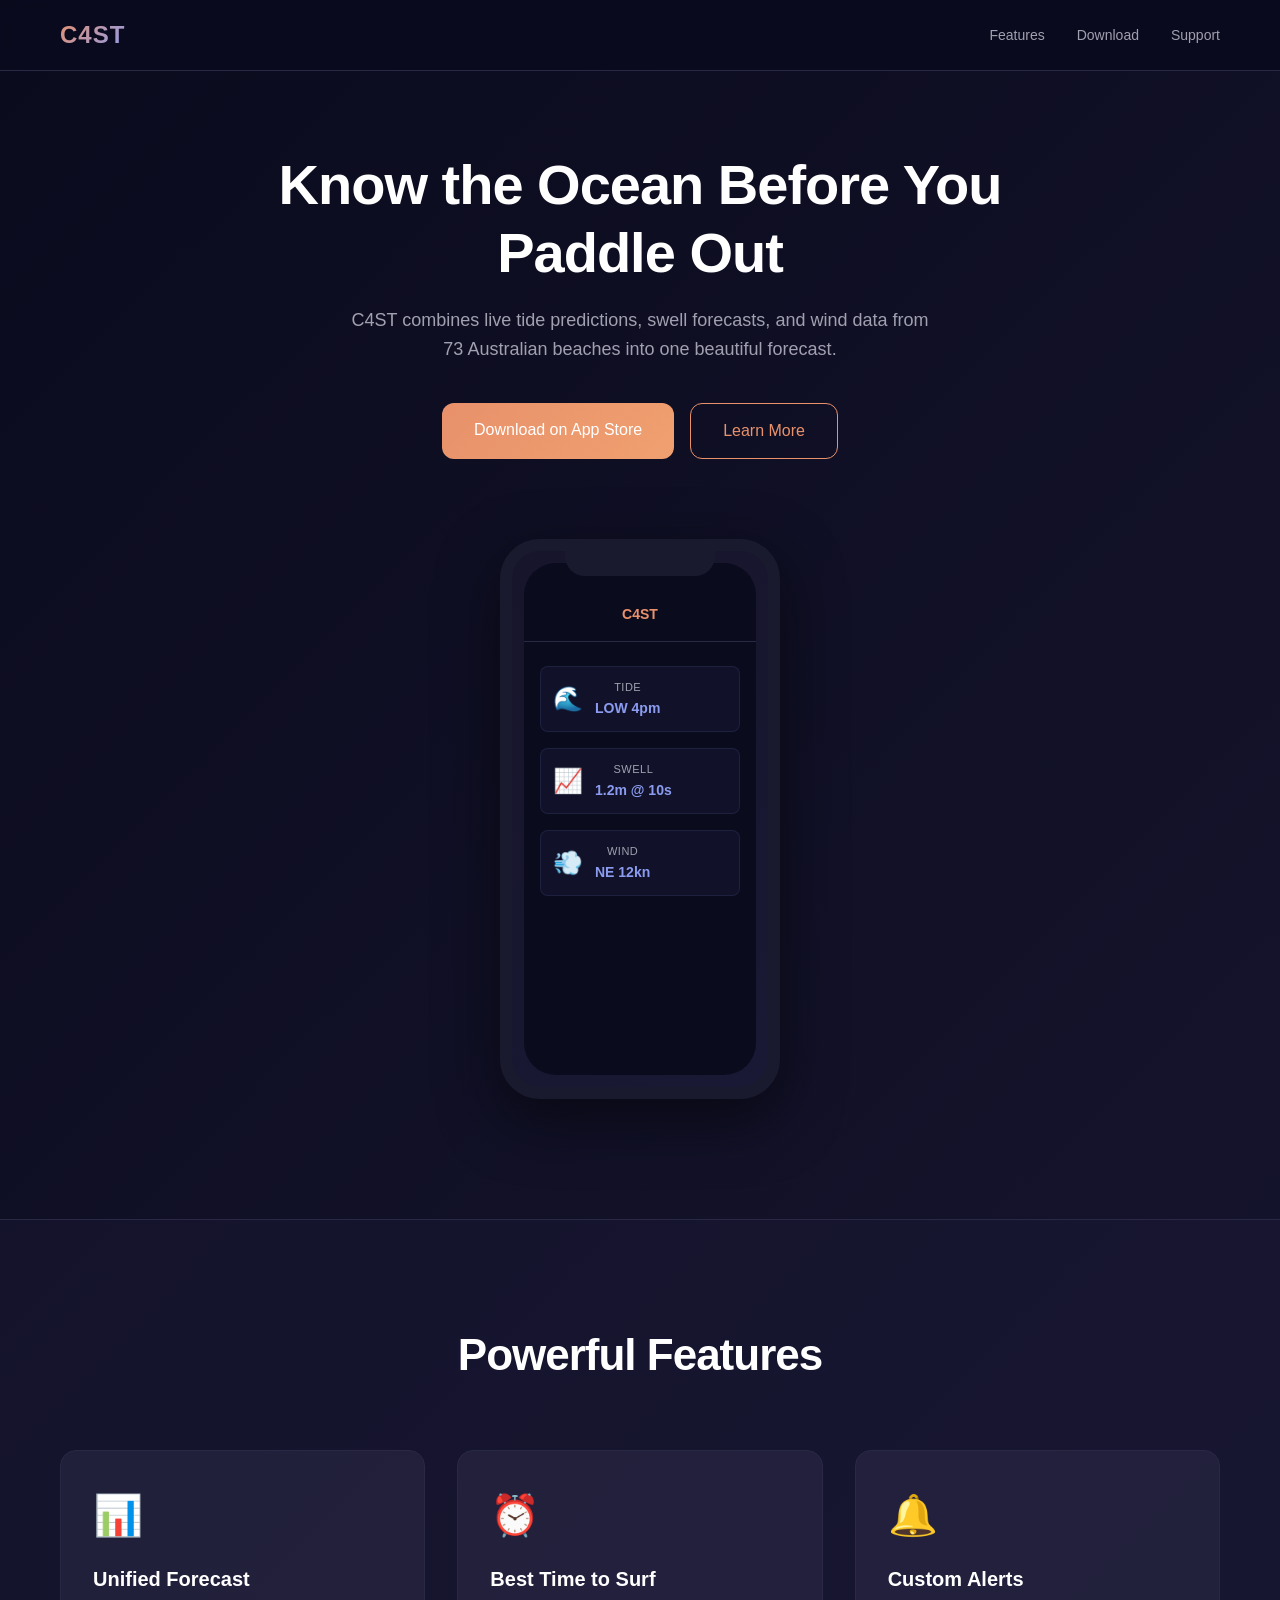
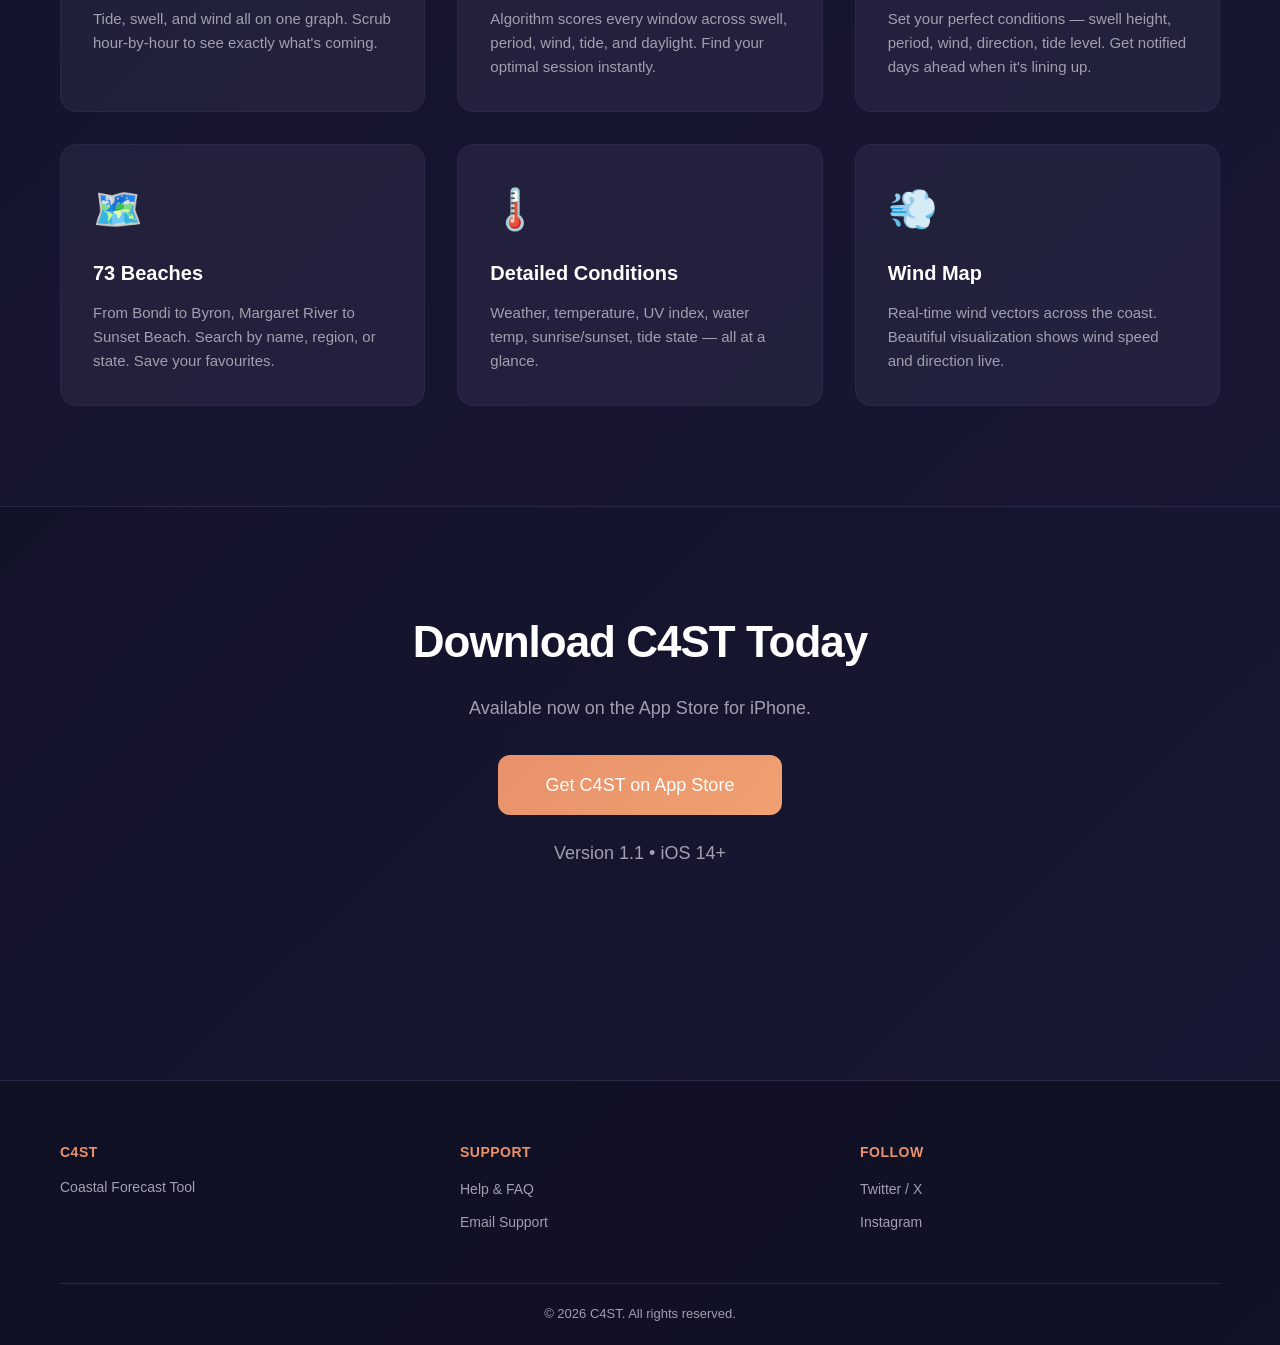
==== index.html @ 7ac0140b "Initial website build" ====
<!DOCTYPE html>
<html lang="en">
<head>
  <meta charset="UTF-8">
  <meta name="viewport" content="width=device-width, initial-scale=1.0">
  <meta name="description" content="C4ST — The most detailed surf forecast for Australian beaches. Tide predictions, swell forecasts, wind data all in one beautiful app.">
  <meta name="theme-color" content="#0b0b1e">
  <title>C4ST — Coastal Forecast Tool</title>
  <link rel="stylesheet" href="style.css">
</head>
<body>
  <!-- Nav -->
  <nav class="navbar">
    <div class="container">
      <div class="logo">C4ST</div>
      <ul class="nav-links">
        <li><a href="#features">Features</a></li>
        <li><a href="#download">Download</a></li>
        <li><a href="/support">Support</a></li>
      </ul>
    </div>
  </nav>

  <!-- Hero -->
  <section class="hero">
    <div class="container">
      <h1>Know the Ocean Before You Paddle Out</h1>
      <p>C4ST combines live tide predictions, swell forecasts, and wind data from 73 Australian beaches into one beautiful forecast.</p>
      <div class="cta-buttons">
        <a href="https://apps.apple.com/au/app/4cast/id6478816161" class="btn btn-primary" target="_blank">Download on App Store</a>
        <a href="#features" class="btn btn-secondary">Learn More</a>
      </div>
      <div class="hero-image">
        <div class="phone-mockup">
          <div class="phone-content">
            <div class="app-header">C4ST</div>
            <div class="app-body">
              <div class="forecast-item">
                <span class="icon">🌊</span>
                <div>
                  <div class="label">Tide</div>
                  <div class="value">LOW 4pm</div>
                </div>
              </div>
              <div class="forecast-item">
                <span class="icon">📈</span>
                <div>
                  <div class="label">Swell</div>
                  <div class="value">1.2m @ 10s</div>
                </div>
              </div>
              <div class="forecast-item">
                <span class="icon">💨</span>
                <div>
                  <div class="label">Wind</div>
                  <div class="value">NE 12kn</div>
                </div>
              </div>
            </div>
          </div>
        </div>
      </div>
    </div>
  </section>

  <!-- Features -->
  <section class="features" id="features">
    <div class="container">
      <h2>Powerful Features</h2>
      <div class="feature-grid">
        <div class="feature-card">
          <div class="feature-icon">📊</div>
          <h3>Unified Forecast</h3>
          <p>Tide, swell, and wind all on one graph. Scrub hour-by-hour to see exactly what's coming.</p>
        </div>
        <div class="feature-card">
          <div class="feature-icon">⏰</div>
          <h3>Best Time to Surf</h3>
          <p>Algorithm scores every window across swell, period, wind, tide, and daylight. Find your optimal session instantly.</p>
        </div>
        <div class="feature-card">
          <div class="feature-icon">🔔</div>
          <h3>Custom Alerts</h3>
          <p>Set your perfect conditions — swell height, period, wind, direction, tide level. Get notified days ahead when it's lining up.</p>
        </div>
        <div class="feature-card">
          <div class="feature-icon">🗺️</div>
          <h3>73 Beaches</h3>
          <p>From Bondi to Byron, Margaret River to Sunset Beach. Search by name, region, or state. Save your favourites.</p>
        </div>
        <div class="feature-card">
          <div class="feature-icon">🌡️</div>
          <h3>Detailed Conditions</h3>
          <p>Weather, temperature, UV index, water temp, sunrise/sunset, tide state — all at a glance.</p>
        </div>
        <div class="feature-card">
          <div class="feature-icon">💨</div>
          <h3>Wind Map</h3>
          <p>Real-time wind vectors across the coast. Beautiful visualization shows wind speed and direction live.</p>
        </div>
      </div>
    </div>
  </section>

  <!-- Download -->
  <section class="download" id="download">
    <div class="container">
      <h2>Download C4ST Today</h2>
      <p>Available now on the App Store for iPhone.</p>
      <a href="https://apps.apple.com/au/app/4cast/id6478816161" class="btn btn-primary btn-large" target="_blank">Get C4ST on App Store</a>
      <p class="version">Version 1.1 • iOS 14+</p>
    </div>
  </section>

  <!-- Footer -->
  <footer class="footer">
    <div class="container">
      <div class="footer-content">
        <div>
          <h4>C4ST</h4>
          <p>Coastal Forecast Tool</p>
        </div>
        <div>
          <h4>Support</h4>
          <ul>
            <li><a href="/support">Help & FAQ</a></li>
            <li><a href="mailto:support@c4st.app">Email Support</a></li>
          </ul>
        </div>
        <div>
          <h4>Follow</h4>
          <ul>
            <li><a href="https://twitter.com" target="_blank">Twitter / X</a></li>
            <li><a href="https://instagram.com" target="_blank">Instagram</a></li>
          </ul>
        </div>
      </div>
      <div class="footer-bottom">
        <p>&copy; 2026 C4ST. All rights reserved.</p>
      </div>
    </div>
  </footer>
</body>
</html>
---- style.css ----
* {
  margin: 0;
  padding: 0;
  box-sizing: border-box;
}

:root {
  --bg-primary: #0b0b1e;
  --bg-secondary: #16152b;
  --text-primary: #ffffff;
  --text-secondary: #a0a0b0;
  --accent: #e8916b;
  --accent-secondary: #8b9cf0;
  --border: #2a2945;
}

body {
  font-family: -apple-system, BlinkMacSystemFont, 'Segoe UI', Roboto, Oxygen, Ubuntu, Cantarell, sans-serif;
  background: linear-gradient(135deg, var(--bg-primary) 0%, #1a1935 100%);
  color: var(--text-primary);
  line-height: 1.6;
  min-height: 100vh;
}

.container {
  max-width: 1200px;
  margin: 0 auto;
  padding: 0 20px;
}

/* Navigation */
.navbar {
  position: sticky;
  top: 0;
  z-index: 100;
  background: rgba(11, 11, 30, 0.9);
  backdrop-filter: blur(10px);
  border-bottom: 1px solid var(--border);
}

.navbar .container {
  display: flex;
  justify-content: space-between;
  align-items: center;
  padding: 16px 20px;
}

.logo {
  font-size: 24px;
  font-weight: 700;
  letter-spacing: 1px;
  background: linear-gradient(135deg, var(--accent) 0%, var(--accent-secondary) 100%);
  -webkit-background-clip: text;
  -webkit-text-fill-color: transparent;
  background-clip: text;
}

.nav-links {
  display: flex;
  list-style: none;
  gap: 32px;
}

.nav-links a {
  color: var(--text-secondary);
  text-decoration: none;
  font-size: 14px;
  transition: color 0.3s;
}

.nav-links a:hover {
  color: var(--accent);
}

/* Hero Section */
.hero {
  padding: 80px 0 120px;
  text-align: center;
}

.hero h1 {
  font-size: 56px;
  font-weight: 700;
  margin-bottom: 20px;
  letter-spacing: -1px;
  max-width: 800px;
  margin-left: auto;
  margin-right: auto;
  line-height: 1.2;
}

.hero p {
  font-size: 18px;
  color: var(--text-secondary);
  max-width: 600px;
  margin: 0 auto 40px;
}

.cta-buttons {
  display: flex;
  gap: 16px;
  justify-content: center;
  margin-bottom: 80px;
  flex-wrap: wrap;
}

.btn {
  padding: 14px 32px;
  border-radius: 12px;
  text-decoration: none;
  font-weight: 500;
  font-size: 16px;
  transition: all 0.3s;
  border: none;
  cursor: pointer;
  display: inline-block;
}

.btn-primary {
  background: linear-gradient(135deg, var(--accent) 0%, #f0a070 100%);
  color: #fff;
}

.btn-primary:hover {
  transform: translateY(-2px);
  box-shadow: 0 8px 24px rgba(232, 145, 107, 0.3);
}

.btn-secondary {
  background: transparent;
  color: var(--accent);
  border: 1px solid var(--accent);
}

.btn-secondary:hover {
  background: rgba(232, 145, 107, 0.1);
}

.btn-large {
  padding: 16px 48px;
  font-size: 18px;
}

.hero-image {
  display: flex;
  justify-content: center;
  margin-top: 60px;
}

.phone-mockup {
  width: 280px;
  height: 560px;
  background: var(--bg-secondary);
  border: 12px solid #1a1a2e;
  border-radius: 40px;
  padding: 12px;
  position: relative;
  box-shadow: 0 20px 60px rgba(0, 0, 0, 0.5);
  background: linear-gradient(135deg, #16152b 0%, #1a1935 100%);
}

.phone-mockup::before {
  content: '';
  position: absolute;
  top: 0;
  left: 50%;
  transform: translateX(-50%);
  width: 150px;
  height: 25px;
  background: #1a1a2e;
  border-radius: 0 0 20px 20px;
  z-index: 10;
}

.phone-content {
  width: 100%;
  height: 100%;
  background: var(--bg-primary);
  border-radius: 32px;
  overflow: hidden;
  display: flex;
  flex-direction: column;
}

.app-header {
  padding: 40px 16px 16px;
  font-size: 14px;
  font-weight: 700;
  color: var(--accent);
  text-align: center;
  border-bottom: 1px solid var(--border);
}

.app-body {
  flex: 1;
  padding: 24px 16px;
  display: flex;
  flex-direction: column;
  gap: 16px;
}

.forecast-item {
  display: flex;
  align-items: center;
  gap: 12px;
  padding: 12px;
  background: rgba(139, 156, 240, 0.05);
  border-radius: 8px;
  border: 1px solid rgba(139, 156, 240, 0.1);
}

.forecast-item .icon {
  font-size: 24px;
}

.forecast-item .label {
  font-size: 11px;
  color: var(--text-secondary);
  text-transform: uppercase;
  letter-spacing: 0.5px;
}

.forecast-item .value {
  font-size: 14px;
  font-weight: 600;
  color: var(--accent-secondary);
}

/* Features Section */
.features {
  padding: 100px 0;
  background: rgba(26, 25, 53, 0.5);
  border-top: 1px solid var(--border);
  border-bottom: 1px solid var(--border);
}

.features h2 {
  font-size: 44px;
  font-weight: 700;
  text-align: center;
  margin-bottom: 60px;
  letter-spacing: -1px;
}

.feature-grid {
  display: grid;
  grid-template-columns: repeat(auto-fit, minmax(320px, 1fr));
  gap: 32px;
}

.feature-card {
  padding: 32px;
  background: rgba(42, 41, 69, 0.6);
  border: 1px solid var(--border);
  border-radius: 16px;
  transition: all 0.3s;
}

.feature-card:hover {
  transform: translateY(-4px);
  background: rgba(42, 41, 69, 1);
  border-color: var(--accent);
}

.feature-icon {
  font-size: 40px;
  margin-bottom: 16px;
  display: inline-block;
}

.feature-card h3 {
  font-size: 20px;
  font-weight: 600;
  margin-bottom: 12px;
}

.feature-card p {
  color: var(--text-secondary);
  font-size: 15px;
}

/* Download Section */
.download {
  padding: 100px 0;
  text-align: center;
}

.download h2 {
  font-size: 44px;
  font-weight: 700;
  margin-bottom: 16px;
  letter-spacing: -1px;
}

.download > .container > p {
  font-size: 18px;
  color: var(--text-secondary);
  margin-bottom: 32px;
}

.version {
  margin-top: 24px !important;
  font-size: 13px;
  color: var(--text-secondary);
}

/* Footer */
.footer {
  background: rgba(16, 15, 35, 0.8);
  border-top: 1px solid var(--border);
  padding: 60px 0 20px;
  margin-top: 80px;
}

.footer-content {
  display: grid;
  grid-template-columns: repeat(auto-fit, minmax(180px, 1fr));
  gap: 40px;
  margin-bottom: 40px;
}

.footer-content h4 {
  font-size: 14px;
  font-weight: 600;
  margin-bottom: 12px;
  text-transform: uppercase;
  letter-spacing: 0.5px;
  color: var(--accent);
}

.footer-content p {
  font-size: 14px;
  color: var(--text-secondary);
}

.footer-content ul {
  list-style: none;
}

.footer-content li {
  margin-bottom: 8px;
}

.footer-content a {
  color: var(--text-secondary);
  text-decoration: none;
  font-size: 14px;
  transition: color 0.3s;
}

.footer-content a:hover {
  color: var(--accent);
}

.footer-bottom {
  text-align: center;
  padding-top: 20px;
  border-top: 1px solid var(--border);
  font-size: 13px;
  color: var(--text-secondary);
}

/* Responsive */
@media (max-width: 768px) {
  .hero h1 {
    font-size: 36px;
  }

  .hero p {
    font-size: 16px;
  }

  .cta-buttons {
    flex-direction: column;
  }

  .btn {
    width: 100%;
  }

  .features h2,
  .download h2 {
    font-size: 32px;
  }

  .nav-links {
    gap: 16px;
  }

  .nav-links a {
    font-size: 12px;
  }
}

@media (max-width: 480px) {
  .hero h1 {
    font-size: 28px;
  }

  .logo {
    font-size: 20px;
  }

  .phone-mockup {
    width: 240px;
    height: 480px;
  }
}
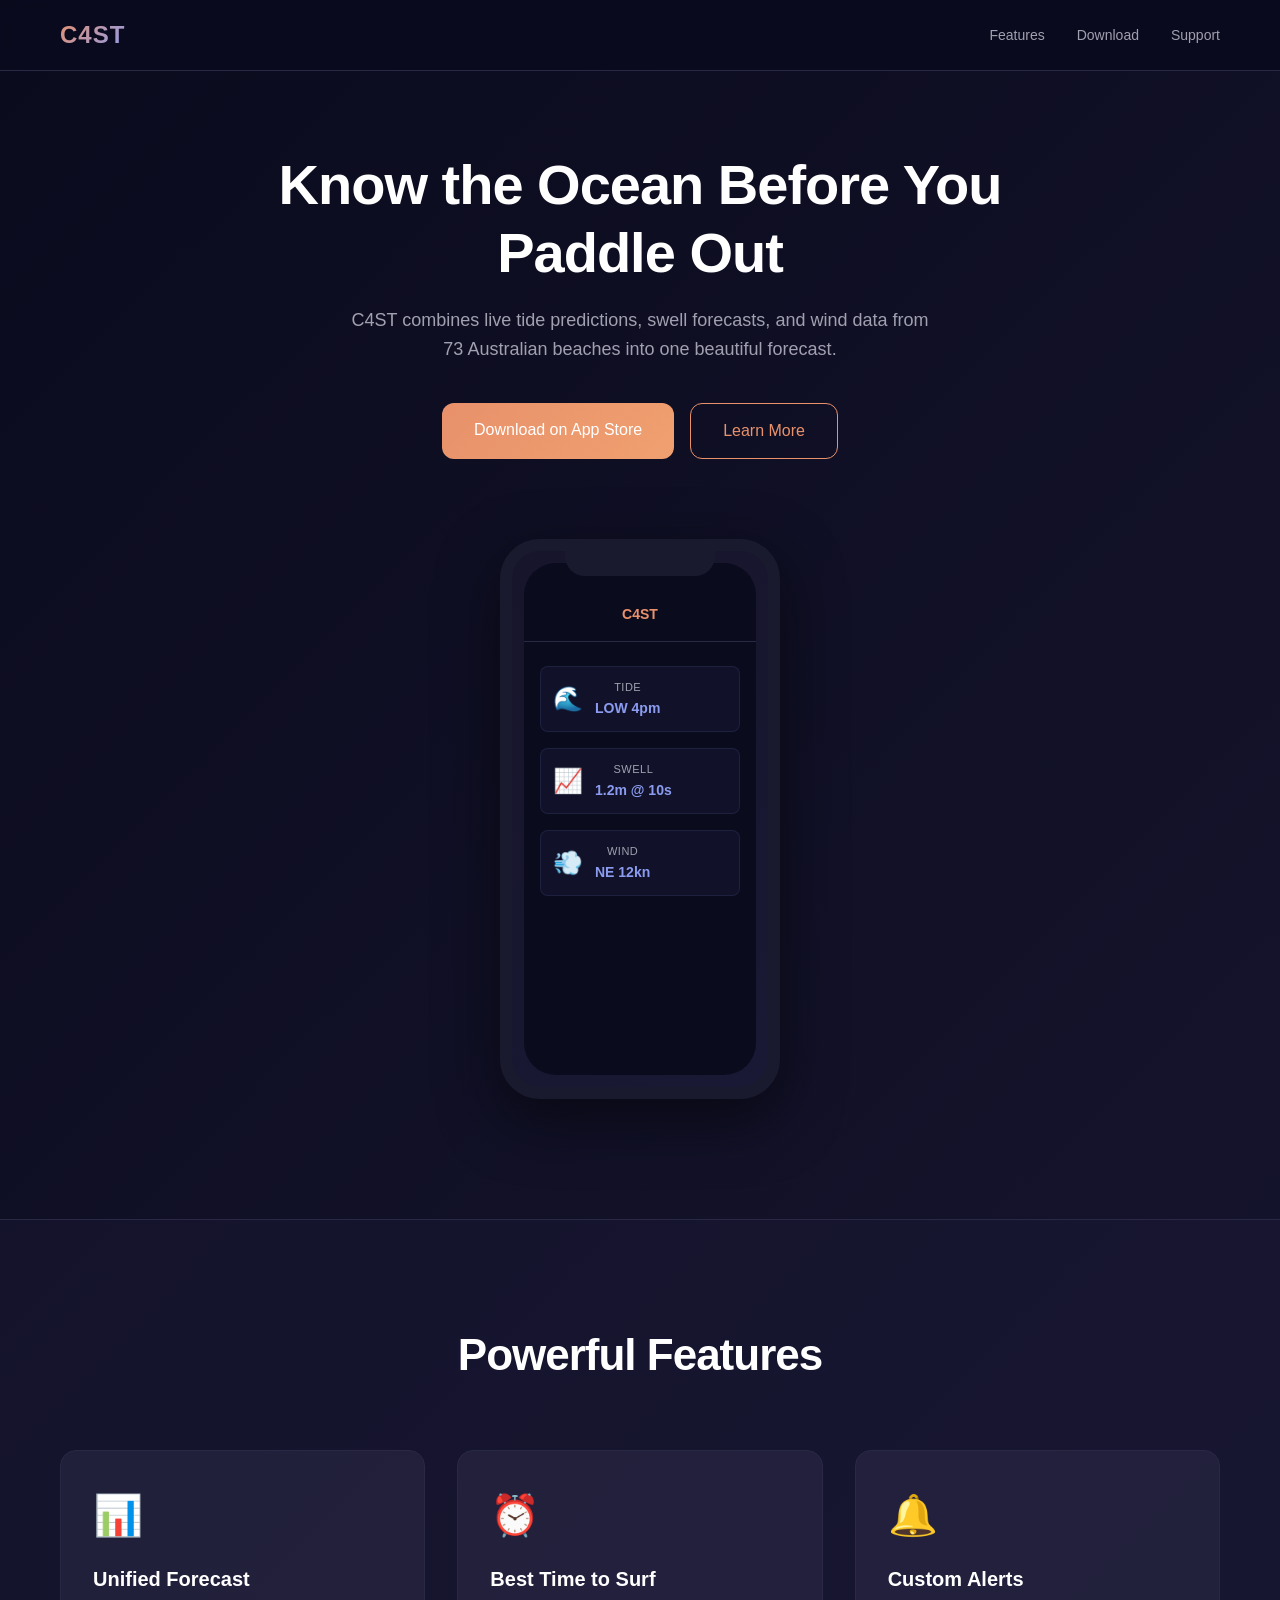
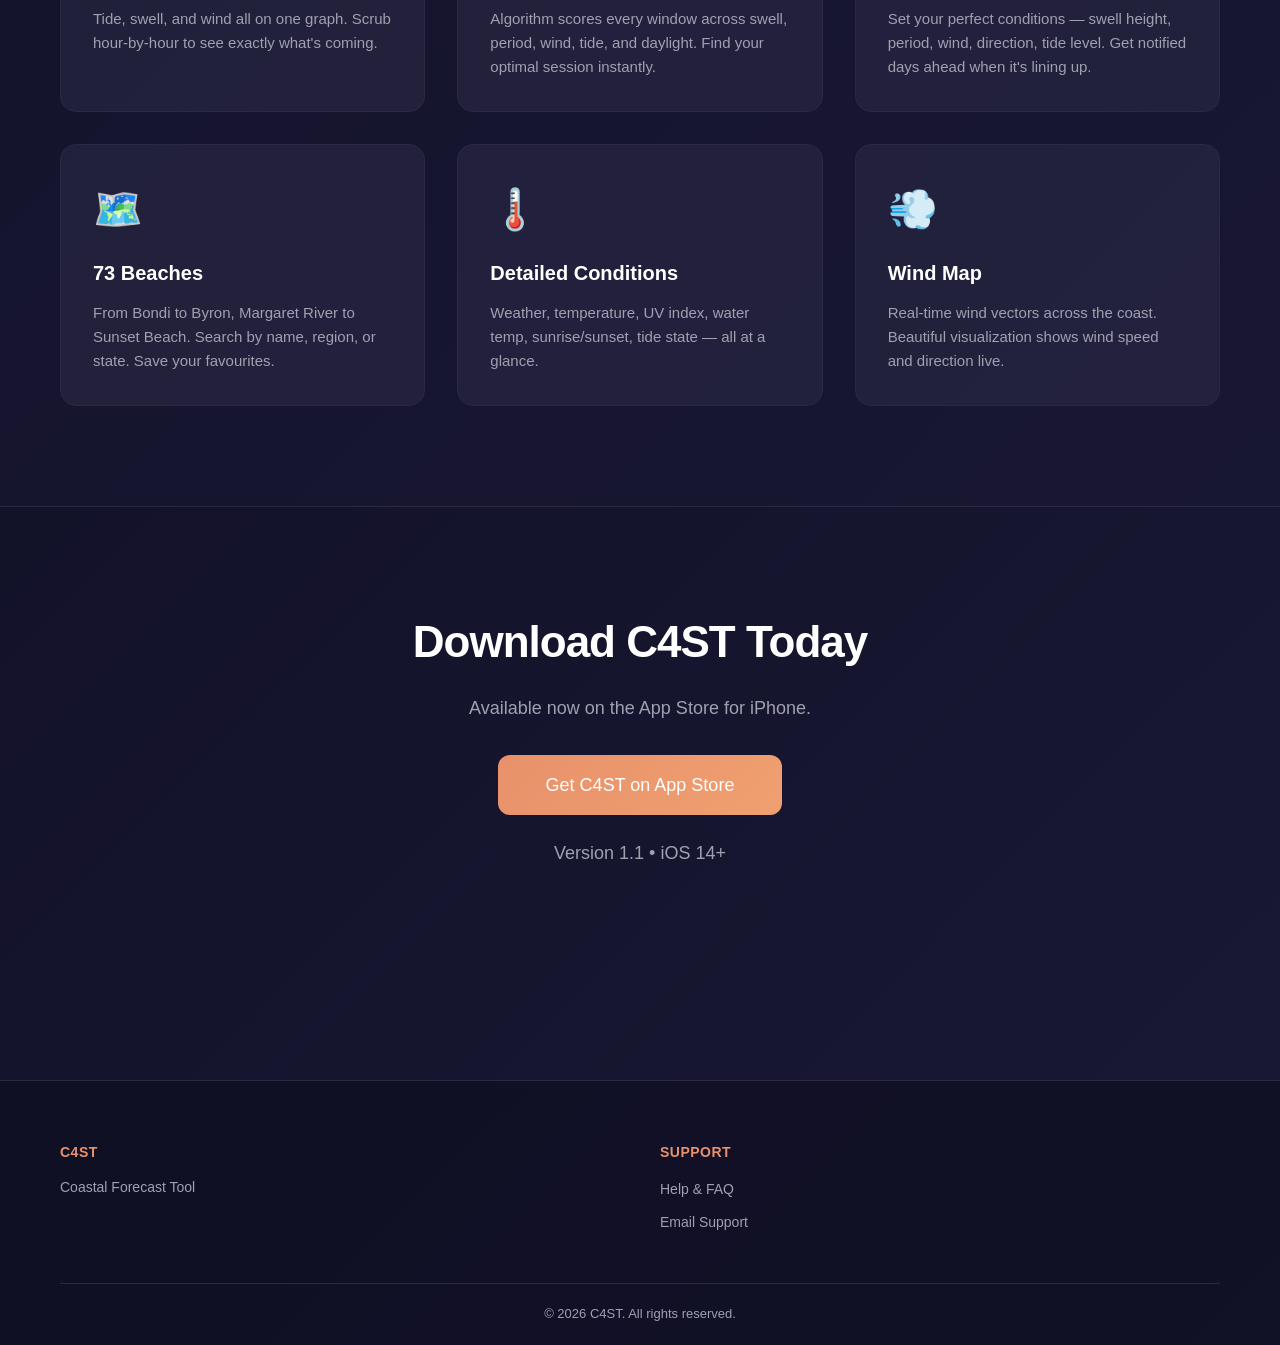
==== commit 668c3c2a: "Remove social links, update contact section" ====
--- a/index.html
+++ b/index.html
@@ -127,13 +127,6 @@
             <li><a href="mailto:support@c4st.app">Email Support</a></li>
           </ul>
         </div>
-        <div>
-          <h4>Follow</h4>
-          <ul>
-            <li><a href="https://twitter.com" target="_blank">Twitter / X</a></li>
-            <li><a href="https://instagram.com" target="_blank">Instagram</a></li>
-          </ul>
-        </div>
       </div>
       <div class="footer-bottom">
         <p>&copy; 2026 C4ST. All rights reserved.</p>
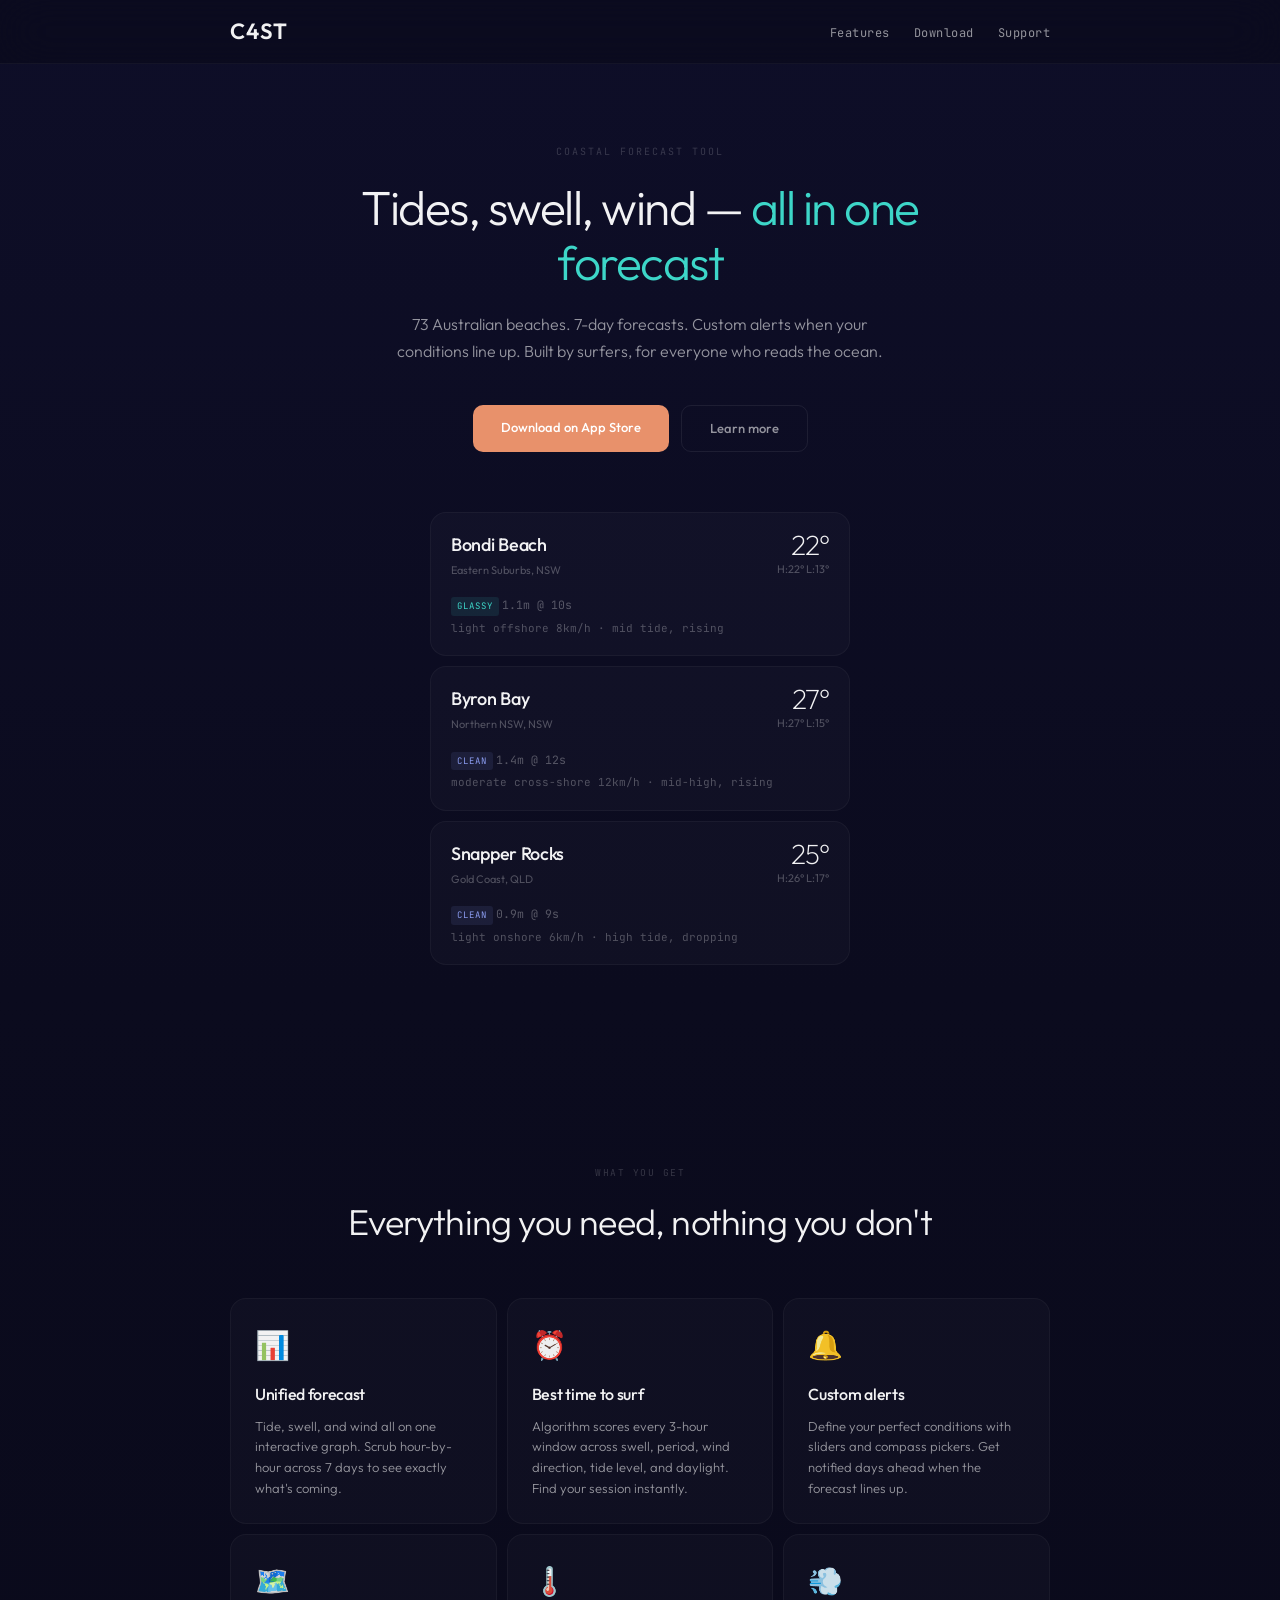
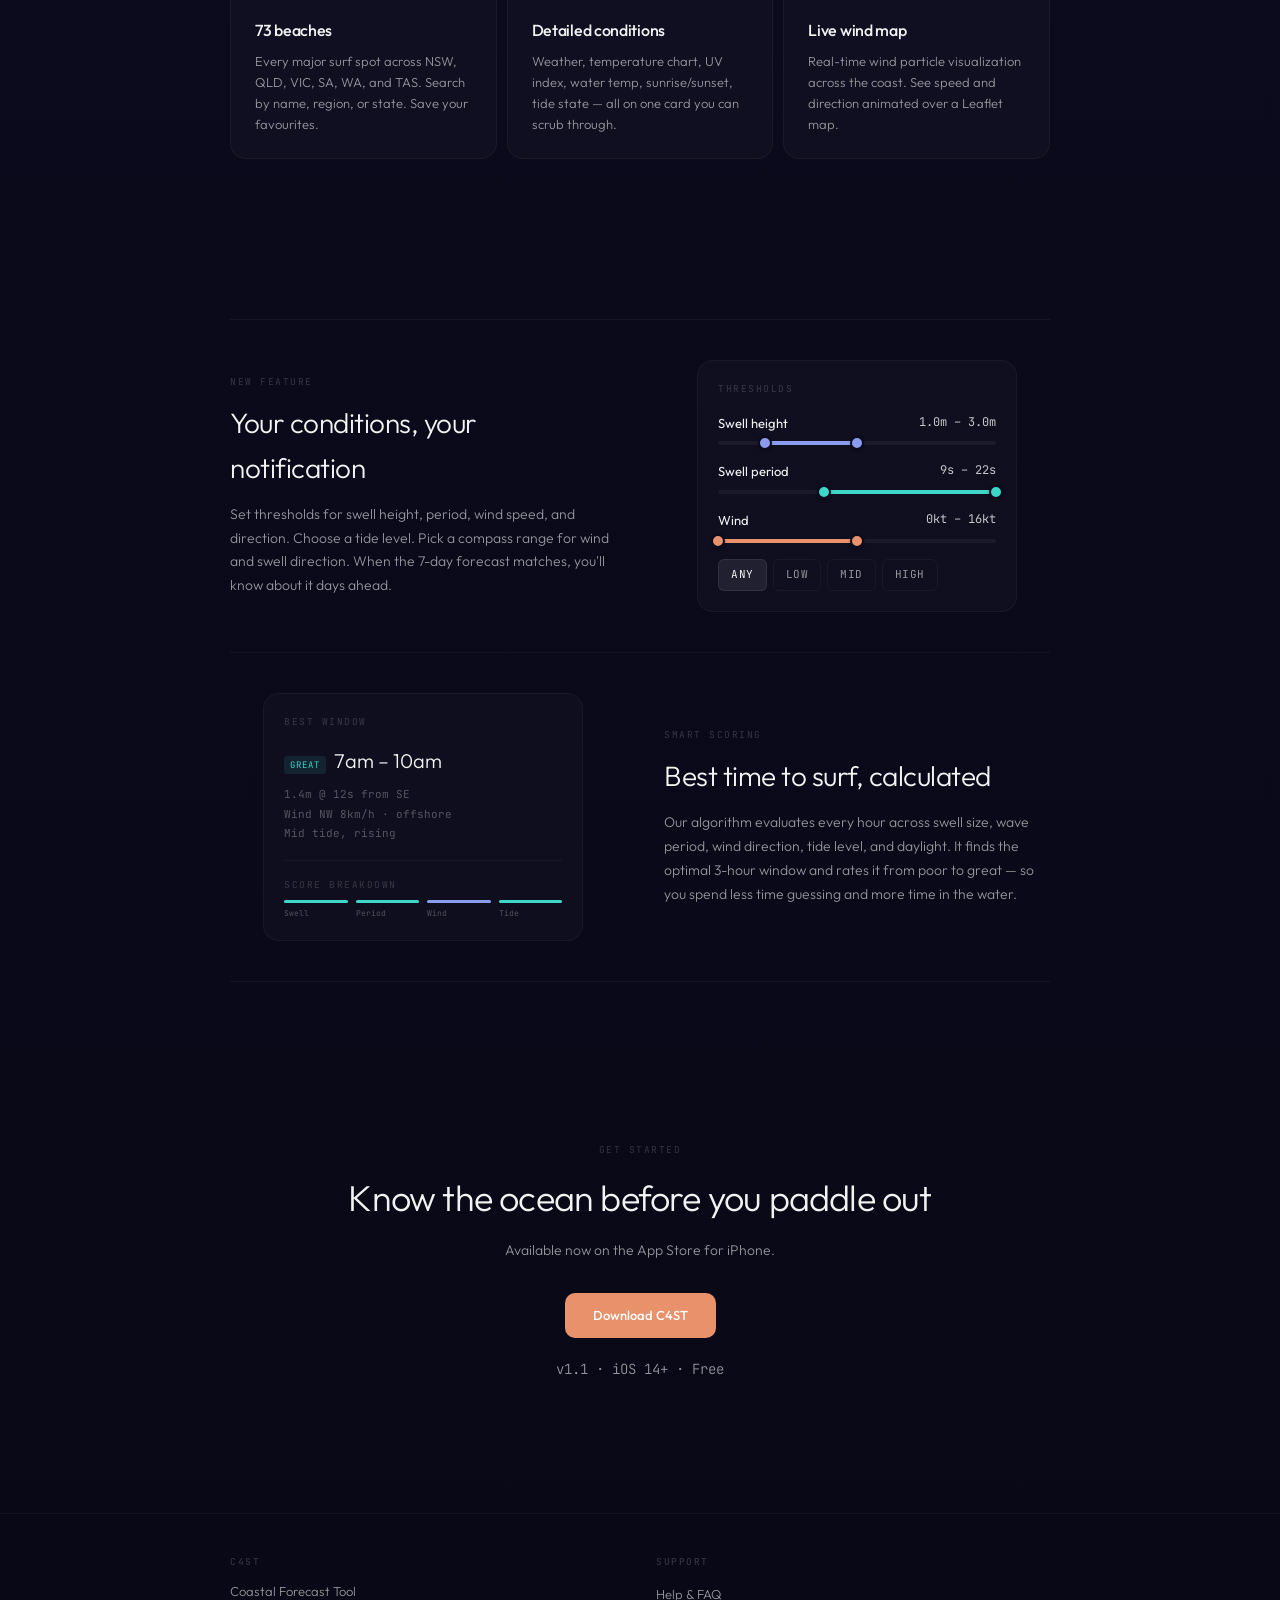
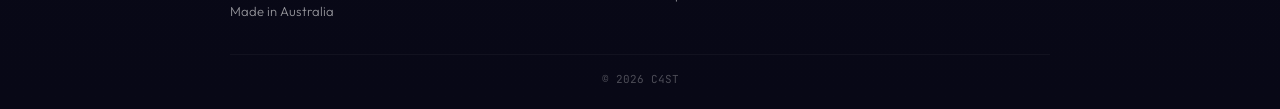
==== commit 64045eff: "Redesign website to match app UI" ====
--- a/index.html
+++ b/index.html
@@ -12,7 +12,7 @@
   <!-- Nav -->
   <nav class="navbar">
     <div class="container">
-      <div class="logo">C4ST</div>
+      <a href="/" class="logo">C4ST</a>
       <ul class="nav-links">
         <li><a href="#features">Features</a></li>
         <li><a href="#download">Download</a></li>
@@ -24,38 +24,69 @@
   <!-- Hero -->
   <section class="hero">
     <div class="container">
-      <h1>Know the Ocean Before You Paddle Out</h1>
-      <p>C4ST combines live tide predictions, swell forecasts, and wind data from 73 Australian beaches into one beautiful forecast.</p>
+      <div class="hero-label">Coastal Forecast Tool</div>
+      <h1>Tides, swell, wind — <em>all in one forecast</em></h1>
+      <p>73 Australian beaches. 7-day forecasts. Custom alerts when your conditions line up. Built by surfers, for everyone who reads the ocean.</p>
       <div class="cta-buttons">
         <a href="https://apps.apple.com/au/app/4cast/id6478816161" class="btn btn-primary" target="_blank">Download on App Store</a>
-        <a href="#features" class="btn btn-secondary">Learn More</a>
-      </div>
-      <div class="hero-image">
-        <div class="phone-mockup">
-          <div class="phone-content">
-            <div class="app-header">C4ST</div>
-            <div class="app-body">
-              <div class="forecast-item">
-                <span class="icon">🌊</span>
-                <div>
-                  <div class="label">Tide</div>
-                  <div class="value">LOW 4pm</div>
-                </div>
-              </div>
-              <div class="forecast-item">
-                <span class="icon">📈</span>
-                <div>
-                  <div class="label">Swell</div>
-                  <div class="value">1.2m @ 10s</div>
-                </div>
-              </div>
-              <div class="forecast-item">
-                <span class="icon">💨</span>
-                <div>
-                  <div class="label">Wind</div>
-                  <div class="value">NE 12kn</div>
-                </div>
-              </div>
+        <a href="#features" class="btn btn-secondary">Learn more</a>
+      </div>
+
+      <!-- Beach cards showcase -->
+      <div class="beach-cards">
+        <div class="beach-card">
+          <div class="beach-card-top">
+            <div>
+              <div class="beach-name">Bondi Beach</div>
+              <div class="beach-region">Eastern Suburbs, NSW</div>
+            </div>
+            <div>
+              <div class="beach-temp">22°</div>
+              <div class="beach-temp-range">H:22° L:13°</div>
+            </div>
+          </div>
+          <div class="beach-card-bottom">
+            <div>
+              <div><span class="quality-badge quality-glassy">GLASSY</span> <span class="beach-swell">1.1m @ 10s</span></div>
+              <div class="beach-detail">light offshore 8km/h · mid tide, rising</div>
+            </div>
+          </div>
+        </div>
+
+        <div class="beach-card">
+          <div class="beach-card-top">
+            <div>
+              <div class="beach-name">Byron Bay</div>
+              <div class="beach-region">Northern NSW, NSW</div>
+            </div>
+            <div>
+              <div class="beach-temp">27°</div>
+              <div class="beach-temp-range">H:27° L:15°</div>
+            </div>
+          </div>
+          <div class="beach-card-bottom">
+            <div>
+              <div><span class="quality-badge quality-clean">CLEAN</span> <span class="beach-swell">1.4m @ 12s</span></div>
+              <div class="beach-detail">moderate cross-shore 12km/h · mid-high, rising</div>
+            </div>
+          </div>
+        </div>
+
+        <div class="beach-card">
+          <div class="beach-card-top">
+            <div>
+              <div class="beach-name">Snapper Rocks</div>
+              <div class="beach-region">Gold Coast, QLD</div>
+            </div>
+            <div>
+              <div class="beach-temp">25°</div>
+              <div class="beach-temp-range">H:26° L:17°</div>
+            </div>
+          </div>
+          <div class="beach-card-bottom">
+            <div>
+              <div><span class="quality-badge quality-clean">CLEAN</span> <span class="beach-swell">0.9m @ 9s</span></div>
+              <div class="beach-detail">light onshore 6km/h · high tide, dropping</div>
             </div>
           </div>
         </div>
@@ -66,37 +97,129 @@
   <!-- Features -->
   <section class="features" id="features">
     <div class="container">
-      <h2>Powerful Features</h2>
+      <div class="section-label">What you get</div>
+      <h2>Everything you need, nothing you don't</h2>
       <div class="feature-grid">
         <div class="feature-card">
           <div class="feature-icon">📊</div>
-          <h3>Unified Forecast</h3>
-          <p>Tide, swell, and wind all on one graph. Scrub hour-by-hour to see exactly what's coming.</p>
+          <h3>Unified forecast</h3>
+          <p>Tide, swell, and wind all on one interactive graph. Scrub hour-by-hour across 7 days to see exactly what's coming.</p>
         </div>
         <div class="feature-card">
           <div class="feature-icon">⏰</div>
-          <h3>Best Time to Surf</h3>
-          <p>Algorithm scores every window across swell, period, wind, tide, and daylight. Find your optimal session instantly.</p>
+          <h3>Best time to surf</h3>
+          <p>Algorithm scores every 3-hour window across swell, period, wind direction, tide level, and daylight. Find your session instantly.</p>
         </div>
         <div class="feature-card">
           <div class="feature-icon">🔔</div>
-          <h3>Custom Alerts</h3>
-          <p>Set your perfect conditions — swell height, period, wind, direction, tide level. Get notified days ahead when it's lining up.</p>
+          <h3>Custom alerts</h3>
+          <p>Define your perfect conditions with sliders and compass pickers. Get notified days ahead when the forecast lines up.</p>
         </div>
         <div class="feature-card">
           <div class="feature-icon">🗺️</div>
-          <h3>73 Beaches</h3>
-          <p>From Bondi to Byron, Margaret River to Sunset Beach. Search by name, region, or state. Save your favourites.</p>
+          <h3>73 beaches</h3>
+          <p>Every major surf spot across NSW, QLD, VIC, SA, WA, and TAS. Search by name, region, or state. Save your favourites.</p>
         </div>
         <div class="feature-card">
           <div class="feature-icon">🌡️</div>
-          <h3>Detailed Conditions</h3>
-          <p>Weather, temperature, UV index, water temp, sunrise/sunset, tide state — all at a glance.</p>
+          <h3>Detailed conditions</h3>
+          <p>Weather, temperature chart, UV index, water temp, sunrise/sunset, tide state — all on one card you can scrub through.</p>
         </div>
         <div class="feature-card">
           <div class="feature-icon">💨</div>
-          <h3>Wind Map</h3>
-          <p>Real-time wind vectors across the coast. Beautiful visualization shows wind speed and direction live.</p>
+          <h3>Live wind map</h3>
+          <p>Real-time wind particle visualization across the coast. See speed and direction animated over a Leaflet map.</p>
+        </div>
+      </div>
+    </div>
+  </section>
+
+  <!-- Highlights -->
+  <section class="highlights">
+    <div class="container">
+      <!-- Custom alerts highlight -->
+      <div class="highlight-row">
+        <div class="highlight-text">
+          <div class="section-label">New feature</div>
+          <h3>Your conditions, your notification</h3>
+          <p>Set thresholds for swell height, period, wind speed, and direction. Choose a tide level. Pick a compass range for wind and swell direction. When the 7-day forecast matches, you'll know about it days ahead.</p>
+        </div>
+        <div class="highlight-visual">
+          <div class="mock-card">
+            <div style="font-family: 'JetBrains Mono', monospace; font-size: 9.5px; letter-spacing: 1.5px; text-transform: uppercase; opacity: 0.176; margin-bottom: 12px;">Thresholds</div>
+
+            <div class="mock-slider">
+              <div class="mock-slider-label"><span>Swell height</span><span>1.0m – 3.0m</span></div>
+              <div class="mock-slider-track">
+                <div class="mock-slider-fill blue" style="left: 17%; width: 33%;"></div>
+                <div class="mock-slider-handle blue" style="left: calc(17% - 7px);"></div>
+                <div class="mock-slider-handle blue" style="left: calc(50% - 7px);"></div>
+              </div>
+            </div>
+
+            <div class="mock-slider">
+              <div class="mock-slider-label"><span>Swell period</span><span>9s – 22s</span></div>
+              <div class="mock-slider-track">
+                <div class="mock-slider-fill teal" style="left: 38%; width: 62%;"></div>
+                <div class="mock-slider-handle teal" style="left: calc(38% - 7px);"></div>
+                <div class="mock-slider-handle teal" style="left: calc(100% - 7px);"></div>
+              </div>
+            </div>
+
+            <div class="mock-slider">
+              <div class="mock-slider-label"><span>Wind</span><span>0kt – 16kt</span></div>
+              <div class="mock-slider-track">
+                <div class="mock-slider-fill coral" style="left: 0; width: 50%;"></div>
+                <div class="mock-slider-handle coral" style="left: -7px;"></div>
+                <div class="mock-slider-handle coral" style="left: calc(50% - 7px);"></div>
+              </div>
+            </div>
+
+            <div class="mock-tide-chips">
+              <span class="mock-chip active">ANY</span>
+              <span class="mock-chip inactive">LOW</span>
+              <span class="mock-chip inactive">MID</span>
+              <span class="mock-chip inactive">HIGH</span>
+            </div>
+          </div>
+        </div>
+      </div>
+
+      <!-- Best time highlight -->
+      <div class="highlight-row" style="flex-direction: row-reverse;">
+        <div class="highlight-text">
+          <div class="section-label">Smart scoring</div>
+          <h3>Best time to surf, calculated</h3>
+          <p>Our algorithm evaluates every hour across swell size, wave period, wind direction, tide level, and daylight. It finds the optimal 3-hour window and rates it from poor to great — so you spend less time guessing and more time in the water.</p>
+        </div>
+        <div class="highlight-visual">
+          <div class="mock-card">
+            <div style="font-family: 'JetBrains Mono', monospace; font-size: 9.5px; letter-spacing: 1.5px; text-transform: uppercase; opacity: 0.176; margin-bottom: 16px;">Best window</div>
+            <div style="display: flex; align-items: baseline; gap: 8px; margin-bottom: 8px;">
+              <span class="quality-badge quality-glassy">GREAT</span>
+              <span style="font-size: 20px; font-weight: 300;">7am – 10am</span>
+            </div>
+            <div style="font-family: 'JetBrains Mono', monospace; font-size: 11px; color: var(--text-muted); opacity: 0.52; line-height: 1.8;">
+              1.4m @ 12s from SE<br>
+              Wind NW 8km/h · offshore<br>
+              Mid tide, rising
+            </div>
+            <div style="margin-top: 16px; padding-top: 16px; border-top: 1px solid var(--border-faint);">
+              <div style="font-family: 'JetBrains Mono', monospace; font-size: 9.5px; letter-spacing: 1.5px; text-transform: uppercase; opacity: 0.176; margin-bottom: 8px;">Score breakdown</div>
+              <div style="display: flex; gap: 8px;">
+                <div style="flex: 1; height: 3px; border-radius: 2px; background: var(--teal);"></div>
+                <div style="flex: 1; height: 3px; border-radius: 2px; background: var(--teal);"></div>
+                <div style="flex: 1; height: 3px; border-radius: 2px; background: var(--blue);"></div>
+                <div style="flex: 1; height: 3px; border-radius: 2px; background: var(--teal);"></div>
+              </div>
+              <div style="display: flex; gap: 8px; margin-top: 4px; font-family: 'JetBrains Mono', monospace; font-size: 8px; color: var(--text-faint);">
+                <span style="flex: 1;">Swell</span>
+                <span style="flex: 1;">Period</span>
+                <span style="flex: 1;">Wind</span>
+                <span style="flex: 1;">Tide</span>
+              </div>
+            </div>
+          </div>
         </div>
       </div>
     </div>
@@ -105,10 +228,11 @@
   <!-- Download -->
   <section class="download" id="download">
     <div class="container">
-      <h2>Download C4ST Today</h2>
+      <div class="section-label">Get started</div>
+      <h2>Know the ocean before you paddle out</h2>
       <p>Available now on the App Store for iPhone.</p>
-      <a href="https://apps.apple.com/au/app/4cast/id6478816161" class="btn btn-primary btn-large" target="_blank">Get C4ST on App Store</a>
-      <p class="version">Version 1.1 • iOS 14+</p>
+      <a href="https://apps.apple.com/au/app/4cast/id6478816161" class="btn btn-primary" target="_blank">Download C4ST</a>
+      <p class="version">v1.1 · iOS 14+ · Free</p>
     </div>
   </section>
 
@@ -118,18 +242,17 @@
       <div class="footer-content">
         <div>
           <h4>C4ST</h4>
-          <p>Coastal Forecast Tool</p>
+          <p>Coastal Forecast Tool<br>Made in Australia</p>
         </div>
         <div>
           <h4>Support</h4>
           <ul>
             <li><a href="/support">Help & FAQ</a></li>
-            <li><a href="mailto:support@c4st.app">Email Support</a></li>
           </ul>
         </div>
       </div>
       <div class="footer-bottom">
-        <p>&copy; 2026 C4ST. All rights reserved.</p>
+        <p>&copy; 2026 C4ST</p>
       </div>
     </div>
   </footer>
--- a/style.css
+++ b/style.css
@@ -1,3 +1,5 @@
+@import url('https://fonts.googleapis.com/css2?family=Outfit:wght@200;300;400;500;600&family=JetBrains+Mono:wght@400;500&display=swap');
+
 * {
   margin: 0;
   padding: 0;
@@ -5,332 +7,548 @@
 }
 
 :root {
-  --bg-primary: #0b0b1e;
-  --bg-secondary: #16152b;
-  --text-primary: #ffffff;
-  --text-secondary: #a0a0b0;
-  --accent: #e8916b;
-  --accent-secondary: #8b9cf0;
-  --border: #2a2945;
+  --bg: #0b0b1e;
+  --bg-gradient: linear-gradient(180deg, #0e0e28 0%, #0b0b1e 30%, #080816 100%);
+  --text: rgba(255,255,255,0.95);
+  --text-muted: rgba(255,255,255,0.56);
+  --text-faint: rgba(255,255,255,0.28);
+  --text-ghost: rgba(255,255,255,0.176);
+  --surface: rgba(255,255,255,0.025);
+  --surface-hover: rgba(255,255,255,0.05);
+  --surface-active: rgba(255,255,255,0.08);
+  --border: rgba(255,255,255,0.07);
+  --border-faint: rgba(255,255,255,0.04);
+  --panel: rgba(14,14,40,0.96);
+  --coral: #e8916b;
+  --blue: #8b9cf0;
+  --teal: #3dd6c8;
 }
 
 body {
-  font-family: -apple-system, BlinkMacSystemFont, 'Segoe UI', Roboto, Oxygen, Ubuntu, Cantarell, sans-serif;
-  background: linear-gradient(135deg, var(--bg-primary) 0%, #1a1935 100%);
-  color: var(--text-primary);
+  font-family: 'Outfit', -apple-system, BlinkMacSystemFont, sans-serif;
+  background: var(--bg-gradient);
+  color: var(--text);
   line-height: 1.6;
   min-height: 100vh;
+  -webkit-font-smoothing: antialiased;
 }
 
 .container {
-  max-width: 1200px;
+  max-width: 860px;
   margin: 0 auto;
   padding: 0 20px;
 }
 
-/* Navigation */
+/* ═══ NAV ═══ */
 .navbar {
   position: sticky;
   top: 0;
   z-index: 100;
-  background: rgba(11, 11, 30, 0.9);
-  backdrop-filter: blur(10px);
-  border-bottom: 1px solid var(--border);
+  background: rgba(11,11,30,0.85);
+  backdrop-filter: blur(24px);
+  -webkit-backdrop-filter: blur(24px);
+  border-bottom: 1px solid var(--border-faint);
 }
 
 .navbar .container {
   display: flex;
   justify-content: space-between;
   align-items: center;
-  padding: 16px 20px;
+  padding: 14px 20px;
 }
 
 .logo {
-  font-size: 24px;
-  font-weight: 700;
+  font-size: 22px;
+  font-weight: 600;
   letter-spacing: 1px;
-  background: linear-gradient(135deg, var(--accent) 0%, var(--accent-secondary) 100%);
-  -webkit-background-clip: text;
-  -webkit-text-fill-color: transparent;
-  background-clip: text;
+  color: var(--text);
+  text-decoration: none;
 }
 
 .nav-links {
   display: flex;
   list-style: none;
-  gap: 32px;
+  gap: 24px;
 }
 
 .nav-links a {
-  color: var(--text-secondary);
+  color: var(--text-muted);
   text-decoration: none;
-  font-size: 14px;
-  transition: color 0.3s;
+  font-size: 12px;
+  font-family: 'JetBrains Mono', monospace;
+  letter-spacing: 0.5px;
+  transition: color 0.2s;
 }
 
 .nav-links a:hover {
-  color: var(--accent);
-}
-
-/* Hero Section */
+  color: var(--coral);
+}
+
+/* ═══ HERO ═══ */
 .hero {
-  padding: 80px 0 120px;
+  padding: 80px 0 100px;
   text-align: center;
 }
 
+.hero-label {
+  font-family: 'JetBrains Mono', monospace;
+  font-size: 10px;
+  letter-spacing: 2px;
+  text-transform: uppercase;
+  color: var(--text-ghost);
+  margin-bottom: 20px;
+}
+
 .hero h1 {
-  font-size: 56px;
-  font-weight: 700;
-  margin-bottom: 20px;
-  letter-spacing: -1px;
-  max-width: 800px;
-  margin-left: auto;
-  margin-right: auto;
-  line-height: 1.2;
+  font-size: 48px;
+  font-weight: 300;
+  letter-spacing: -1.5px;
+  line-height: 1.15;
+  max-width: 700px;
+  margin: 0 auto 20px;
+}
+
+.hero h1 em {
+  font-style: normal;
+  color: var(--teal);
 }
 
 .hero p {
-  font-size: 18px;
-  color: var(--text-secondary);
-  max-width: 600px;
+  font-size: 16px;
+  color: var(--text-muted);
+  max-width: 520px;
   margin: 0 auto 40px;
+  font-weight: 300;
+  line-height: 1.7;
 }
 
 .cta-buttons {
   display: flex;
-  gap: 16px;
+  gap: 12px;
   justify-content: center;
-  margin-bottom: 80px;
   flex-wrap: wrap;
 }
 
 .btn {
-  padding: 14px 32px;
-  border-radius: 12px;
+  padding: 12px 28px;
+  border-radius: 10px;
   text-decoration: none;
   font-weight: 500;
-  font-size: 16px;
-  transition: all 0.3s;
+  font-size: 13px;
+  font-family: 'Outfit', sans-serif;
+  transition: all 0.2s;
   border: none;
   cursor: pointer;
   display: inline-block;
 }
 
 .btn-primary {
-  background: linear-gradient(135deg, var(--accent) 0%, #f0a070 100%);
+  background: var(--coral);
   color: #fff;
 }
 
 .btn-primary:hover {
-  transform: translateY(-2px);
-  box-shadow: 0 8px 24px rgba(232, 145, 107, 0.3);
+  filter: brightness(1.12);
+  transform: translateY(-1px);
 }
 
 .btn-secondary {
   background: transparent;
-  color: var(--accent);
-  border: 1px solid var(--accent);
+  color: var(--text-muted);
+  border: 1px solid var(--border);
 }
 
 .btn-secondary:hover {
-  background: rgba(232, 145, 107, 0.1);
-}
-
-.btn-large {
-  padding: 16px 48px;
+  background: var(--surface-hover);
+  color: var(--text);
+}
+
+/* ═══ BEACH CARDS (Hero showcase) ═══ */
+.beach-cards {
+  display: flex;
+  flex-direction: column;
+  gap: 10px;
+  max-width: 420px;
+  margin: 60px auto 0;
+}
+
+.beach-card {
+  background: var(--surface);
+  border: 1px solid var(--border-faint);
+  border-radius: 16px;
+  padding: 18px 20px;
+  text-align: left;
+  position: relative;
+  overflow: hidden;
+  transition: all 0.2s;
+}
+
+.beach-card:hover {
+  border-color: var(--border);
+  background: var(--surface-hover);
+}
+
+.beach-card-top {
+  display: flex;
+  justify-content: space-between;
+  align-items: flex-start;
+}
+
+.beach-name {
   font-size: 18px;
-}
-
-.hero-image {
-  display: flex;
-  justify-content: center;
-  margin-top: 60px;
-}
-
-.phone-mockup {
-  width: 280px;
-  height: 560px;
-  background: var(--bg-secondary);
-  border: 12px solid #1a1a2e;
-  border-radius: 40px;
-  padding: 12px;
-  position: relative;
-  box-shadow: 0 20px 60px rgba(0, 0, 0, 0.5);
-  background: linear-gradient(135deg, #16152b 0%, #1a1935 100%);
-}
-
-.phone-mockup::before {
-  content: '';
-  position: absolute;
-  top: 0;
-  left: 50%;
-  transform: translateX(-50%);
-  width: 150px;
-  height: 25px;
-  background: #1a1a2e;
-  border-radius: 0 0 20px 20px;
-  z-index: 10;
-}
-
-.phone-content {
-  width: 100%;
-  height: 100%;
-  background: var(--bg-primary);
-  border-radius: 32px;
-  overflow: hidden;
-  display: flex;
-  flex-direction: column;
-}
-
-.app-header {
-  padding: 40px 16px 16px;
-  font-size: 14px;
-  font-weight: 700;
-  color: var(--accent);
-  text-align: center;
-  border-bottom: 1px solid var(--border);
-}
-
-.app-body {
-  flex: 1;
-  padding: 24px 16px;
-  display: flex;
-  flex-direction: column;
-  gap: 16px;
-}
-
-.forecast-item {
-  display: flex;
-  align-items: center;
-  gap: 12px;
-  padding: 12px;
-  background: rgba(139, 156, 240, 0.05);
-  border-radius: 8px;
-  border: 1px solid rgba(139, 156, 240, 0.1);
-}
-
-.forecast-item .icon {
-  font-size: 24px;
-}
-
-.forecast-item .label {
+  font-weight: 500;
+  letter-spacing: -0.3px;
+}
+
+.beach-region {
   font-size: 11px;
-  color: var(--text-secondary);
+  color: var(--text-muted);
+  opacity: 0.48;
+  margin-top: 2px;
+}
+
+.beach-temp {
+  font-size: 28px;
+  font-weight: 200;
+  letter-spacing: -1px;
+  line-height: 1;
+  text-align: right;
+}
+
+.beach-temp-range {
+  font-size: 11px;
+  color: var(--text-muted);
+  opacity: 0.48;
+  margin-top: 2px;
+}
+
+.beach-card-bottom {
+  display: flex;
+  justify-content: space-between;
+  align-items: flex-end;
+  margin-top: 12px;
+}
+
+.quality-badge {
+  display: inline-block;
+  font-size: 9px;
+  font-family: 'JetBrains Mono', monospace;
+  letter-spacing: 1px;
   text-transform: uppercase;
-  letter-spacing: 0.5px;
-}
-
-.forecast-item .value {
-  font-size: 14px;
-  font-weight: 600;
-  color: var(--accent-secondary);
-}
-
-/* Features Section */
+  padding: 2px 6px;
+  border-radius: 3px;
+}
+
+.quality-glassy {
+  color: var(--teal);
+  background: rgba(61,214,200,0.1);
+}
+
+.quality-clean {
+  color: var(--blue);
+  background: rgba(139,156,240,0.1);
+}
+
+.quality-choppy {
+  color: var(--coral);
+  background: rgba(232,145,107,0.1);
+}
+
+.beach-swell {
+  font-size: 11.5px;
+  color: var(--text-muted);
+  opacity: 0.52;
+  font-family: 'JetBrains Mono', monospace;
+}
+
+.beach-detail {
+  font-size: 11px;
+  color: var(--text-muted);
+  opacity: 0.48;
+  font-family: 'JetBrains Mono', monospace;
+  margin-top: 3px;
+}
+
+/* ═══ FEATURES ═══ */
 .features {
   padding: 100px 0;
-  background: rgba(26, 25, 53, 0.5);
-  border-top: 1px solid var(--border);
-  border-bottom: 1px solid var(--border);
+}
+
+.section-label {
+  font-family: 'JetBrains Mono', monospace;
+  font-size: 9.5px;
+  letter-spacing: 1.5px;
+  text-transform: uppercase;
+  color: var(--text-ghost);
+  margin-bottom: 12px;
+  text-align: center;
 }
 
 .features h2 {
-  font-size: 44px;
-  font-weight: 700;
+  font-size: 36px;
+  font-weight: 300;
+  letter-spacing: -0.8px;
   text-align: center;
-  margin-bottom: 60px;
-  letter-spacing: -1px;
+  margin-bottom: 48px;
 }
 
 .feature-grid {
   display: grid;
-  grid-template-columns: repeat(auto-fit, minmax(320px, 1fr));
-  gap: 32px;
+  grid-template-columns: repeat(auto-fit, minmax(250px, 1fr));
+  gap: 10px;
 }
 
 .feature-card {
-  padding: 32px;
-  background: rgba(42, 41, 69, 0.6);
+  padding: 24px;
+  background: var(--surface);
+  border: 1px solid var(--border-faint);
+  border-radius: 16px;
+  transition: all 0.2s;
+}
+
+.feature-card:hover {
+  border-color: var(--border);
+  background: var(--surface-hover);
+}
+
+.feature-icon {
+  font-size: 28px;
+  margin-bottom: 14px;
+  display: inline-block;
+}
+
+.feature-card h3 {
+  font-size: 16px;
+  font-weight: 500;
+  letter-spacing: -0.3px;
+  margin-bottom: 8px;
+}
+
+.feature-card p {
+  color: var(--text-muted);
+  font-size: 13px;
+  font-weight: 300;
+  line-height: 1.6;
+}
+
+/* ═══ HIGHLIGHTS (alternating sections) ═══ */
+.highlights {
+  padding: 60px 0;
+}
+
+.highlight-row {
+  display: flex;
+  align-items: center;
+  gap: 48px;
+  padding: 40px 0;
+  border-top: 1px solid var(--border-faint);
+}
+
+.highlight-row:last-child {
+  border-bottom: 1px solid var(--border-faint);
+}
+
+.highlight-text {
+  flex: 1;
+}
+
+.highlight-text .section-label {
+  text-align: left;
+}
+
+.highlight-text h3 {
+  font-size: 28px;
+  font-weight: 300;
+  letter-spacing: -0.5px;
+  margin-bottom: 12px;
+}
+
+.highlight-text p {
+  font-size: 14px;
+  color: var(--text-muted);
+  font-weight: 300;
+  line-height: 1.7;
+}
+
+.highlight-visual {
+  flex: 1;
+  display: flex;
+  justify-content: center;
+}
+
+.highlight-visual .mock-card {
+  width: 100%;
+  max-width: 320px;
+  background: var(--surface);
+  border: 1px solid var(--border-faint);
+  border-radius: 16px;
+  padding: 20px;
+}
+
+/* ═══ Mock UI elements ═══ */
+.mock-slider {
+  margin: 16px 0;
+}
+
+.mock-slider-label {
+  display: flex;
+  justify-content: space-between;
+  font-size: 13px;
+  margin-bottom: 8px;
+}
+
+.mock-slider-label span:last-child {
+  font-family: 'JetBrains Mono', monospace;
+  font-size: 12px;
+  opacity: 0.8;
+}
+
+.mock-slider-track {
+  position: relative;
+  height: 4px;
+  background: var(--surface-hover);
+  border-radius: 2px;
+}
+
+.mock-slider-fill {
+  position: absolute;
+  height: 100%;
+  border-radius: 2px;
+  top: 0;
+  left: 0;
+}
+
+.mock-slider-fill.blue { background: var(--blue); }
+.mock-slider-fill.teal { background: var(--teal); }
+.mock-slider-fill.coral { background: var(--coral); }
+
+.mock-slider-handle {
+  position: absolute;
+  width: 14px;
+  height: 14px;
+  border-radius: 7px;
+  top: -5px;
+  border: 2px solid var(--bg);
+  box-shadow: 0 1px 3px rgba(0,0,0,0.3);
+}
+
+.mock-slider-handle.blue { background: var(--blue); }
+.mock-slider-handle.teal { background: var(--teal); }
+.mock-slider-handle.coral { background: var(--coral); }
+
+.mock-compass {
+  width: 120px;
+  height: 120px;
+  border: 1.5px solid var(--border);
+  border-radius: 50%;
+  margin: 16px auto;
+  position: relative;
+}
+
+.mock-compass-label {
+  position: absolute;
+  font-family: 'JetBrains Mono', monospace;
+  font-size: 9px;
+  color: var(--text-muted);
+}
+
+.mock-compass-label.n { top: 4px; left: 50%; transform: translateX(-50%); }
+.mock-compass-label.s { bottom: 4px; left: 50%; transform: translateX(-50%); }
+.mock-compass-label.e { right: 6px; top: 50%; transform: translateY(-50%); }
+.mock-compass-label.w { left: 6px; top: 50%; transform: translateY(-50%); }
+
+.mock-compass-center {
+  position: absolute;
+  top: 50%;
+  left: 50%;
+  transform: translate(-50%, -50%);
+  font-family: 'JetBrains Mono', monospace;
+  font-size: 10px;
+  color: var(--text-muted);
+  opacity: 0.7;
+}
+
+.mock-tide-chips {
+  display: flex;
+  gap: 6px;
+  margin-top: 16px;
+}
+
+.mock-chip {
+  padding: 6px 12px;
+  border-radius: 6px;
+  font-size: 11px;
+  font-family: 'JetBrains Mono', monospace;
+  letter-spacing: 0.5px;
+}
+
+.mock-chip.active {
+  background: var(--surface-active);
   border: 1px solid var(--border);
-  border-radius: 16px;
-  transition: all 0.3s;
-}
-
-.feature-card:hover {
-  transform: translateY(-4px);
-  background: rgba(42, 41, 69, 1);
-  border-color: var(--accent);
-}
-
-.feature-icon {
-  font-size: 40px;
-  margin-bottom: 16px;
-  display: inline-block;
-}
-
-.feature-card h3 {
-  font-size: 20px;
-  font-weight: 600;
+  color: var(--text);
+}
+
+.mock-chip.inactive {
+  background: transparent;
+  border: 1px solid var(--border-faint);
+  color: var(--text-muted);
+}
+
+/* ═══ DOWNLOAD ═══ */
+.download {
+  padding: 100px 0 60px;
+  text-align: center;
+}
+
+.download h2 {
+  font-size: 36px;
+  font-weight: 300;
+  letter-spacing: -0.8px;
   margin-bottom: 12px;
 }
 
-.feature-card p {
-  color: var(--text-secondary);
-  font-size: 15px;
-}
-
-/* Download Section */
-.download {
-  padding: 100px 0;
-  text-align: center;
-}
-
-.download h2 {
-  font-size: 44px;
-  font-weight: 700;
-  margin-bottom: 16px;
-  letter-spacing: -1px;
-}
-
 .download > .container > p {
-  font-size: 18px;
-  color: var(--text-secondary);
+  font-size: 14px;
+  color: var(--text-muted);
+  font-weight: 300;
   margin-bottom: 32px;
 }
 
 .version {
-  margin-top: 24px !important;
-  font-size: 13px;
-  color: var(--text-secondary);
-}
-
-/* Footer */
+  margin-top: 20px !important;
+  font-size: 11px;
+  font-family: 'JetBrains Mono', monospace;
+  color: var(--text-faint);
+}
+
+/* ═══ FOOTER ═══ */
 .footer {
-  background: rgba(16, 15, 35, 0.8);
-  border-top: 1px solid var(--border);
-  padding: 60px 0 20px;
-  margin-top: 80px;
+  border-top: 1px solid var(--border-faint);
+  padding: 40px 0 20px;
+  margin-top: 40px;
 }
 
 .footer-content {
   display: grid;
-  grid-template-columns: repeat(auto-fit, minmax(180px, 1fr));
-  gap: 40px;
-  margin-bottom: 40px;
+  grid-template-columns: repeat(auto-fit, minmax(160px, 1fr));
+  gap: 32px;
+  margin-bottom: 32px;
 }
 
 .footer-content h4 {
-  font-size: 14px;
-  font-weight: 600;
+  font-family: 'JetBrains Mono', monospace;
+  font-size: 9.5px;
+  font-weight: 500;
+  letter-spacing: 1.5px;
+  text-transform: uppercase;
+  color: var(--text-ghost);
   margin-bottom: 12px;
-  text-transform: uppercase;
-  letter-spacing: 0.5px;
-  color: var(--accent);
 }
 
 .footer-content p {
-  font-size: 14px;
-  color: var(--text-secondary);
+  font-size: 13px;
+  color: var(--text-muted);
+  font-weight: 300;
 }
 
 .footer-content ul {
@@ -342,53 +560,229 @@
 }
 
 .footer-content a {
-  color: var(--text-secondary);
+  color: var(--text-muted);
   text-decoration: none;
-  font-size: 14px;
-  transition: color 0.3s;
+  font-size: 13px;
+  font-weight: 300;
+  transition: color 0.2s;
 }
 
 .footer-content a:hover {
-  color: var(--accent);
+  color: var(--coral);
 }
 
 .footer-bottom {
   text-align: center;
-  padding-top: 20px;
-  border-top: 1px solid var(--border);
+  padding-top: 16px;
+  border-top: 1px solid var(--border-faint);
+  font-size: 11px;
+  font-family: 'JetBrains Mono', monospace;
+  color: var(--text-faint);
+}
+
+/* ═══ SUPPORT PAGE ═══ */
+.support-hero {
+  padding: 60px 0 40px;
+  text-align: center;
+}
+
+.support-hero h1 {
+  font-size: 36px;
+  font-weight: 300;
+  letter-spacing: -0.8px;
+  margin-bottom: 12px;
+}
+
+.support-hero p {
+  font-size: 14px;
+  color: var(--text-muted);
+  font-weight: 300;
+}
+
+.faq-section {
+  max-width: 680px;
+  margin: 48px auto;
+}
+
+.faq-section h2 {
+  font-size: 28px;
+  font-weight: 300;
+  letter-spacing: -0.5px;
+  margin-bottom: 24px;
+  text-align: center;
+}
+
+.faq-item {
+  margin-bottom: 8px;
+  border: 1px solid var(--border-faint);
+  border-radius: 12px;
+  overflow: hidden;
+  transition: border-color 0.2s;
+}
+
+.faq-item:hover {
+  border-color: var(--border);
+}
+
+.faq-question {
+  padding: 16px 20px;
+  background: var(--surface);
+  cursor: pointer;
+  display: flex;
+  justify-content: space-between;
+  align-items: center;
+  font-weight: 400;
+  font-size: 14px;
+  user-select: none;
+  transition: background 0.2s;
+}
+
+.faq-question:hover {
+  background: var(--surface-hover);
+}
+
+.faq-toggle {
+  font-size: 14px;
+  color: var(--text-faint);
+  transition: transform 0.3s;
+}
+
+.faq-item.active .faq-toggle {
+  transform: rotate(180deg);
+}
+
+.faq-answer {
+  padding: 0 20px;
+  max-height: 0;
+  overflow: hidden;
+  transition: all 0.3s ease;
+  background: rgba(14,14,40,0.5);
+}
+
+.faq-item.active .faq-answer {
+  padding: 16px 20px;
+  max-height: 500px;
+}
+
+.faq-answer p {
+  color: var(--text-muted);
   font-size: 13px;
-  color: var(--text-secondary);
-}
-
-/* Responsive */
+  font-weight: 300;
+  line-height: 1.7;
+  margin-bottom: 10px;
+}
+
+.faq-answer p:last-child {
+  margin-bottom: 0;
+}
+
+.contact-section {
+  max-width: 520px;
+  margin: 60px auto;
+  padding: 40px;
+  background: var(--surface);
+  border: 1px solid var(--border-faint);
+  border-radius: 16px;
+  text-align: center;
+}
+
+.contact-section h2 {
+  font-size: 22px;
+  font-weight: 400;
+  letter-spacing: -0.3px;
+  margin-bottom: 12px;
+}
+
+.contact-section > p {
+  color: var(--text-muted);
+  margin-bottom: 24px;
+  font-size: 13px;
+  font-weight: 300;
+}
+
+.contact-section label {
+  display: block;
+  text-align: left;
+  font-size: 13px;
+  color: var(--text-muted);
+  margin-bottom: 6px;
+}
+
+.contact-section input,
+.contact-section textarea {
+  width: 100%;
+  padding: 12px 14px;
+  background: var(--surface-hover);
+  border: 1px solid var(--border);
+  border-radius: 10px;
+  color: var(--text);
+  font-size: 16px;
+  font-family: 'Outfit', sans-serif;
+  outline: none;
+  transition: border-color 0.2s;
+}
+
+.contact-section input:focus,
+.contact-section textarea:focus {
+  border-color: rgba(255,255,255,0.15);
+}
+
+.contact-section textarea {
+  resize: vertical;
+}
+
+.contact-section .btn {
+  width: 100%;
+  margin-top: 8px;
+}
+
+/* ═══ RESPONSIVE ═══ */
 @media (max-width: 768px) {
   .hero h1 {
-    font-size: 36px;
-  }
-
-  .hero p {
-    font-size: 16px;
+    font-size: 32px;
   }
 
   .cta-buttons {
     flex-direction: column;
+    max-width: 320px;
+    margin-left: auto;
+    margin-right: auto;
   }
 
   .btn {
     width: 100%;
+    text-align: center;
   }
 
   .features h2,
   .download h2 {
-    font-size: 32px;
+    font-size: 28px;
+  }
+
+  .feature-grid {
+    grid-template-columns: 1fr;
+  }
+
+  .highlight-row {
+    flex-direction: column;
+    gap: 32px;
+  }
+
+  .highlight-row:nth-child(even) {
+    flex-direction: column;
   }
 
   .nav-links {
     gap: 16px;
   }
 
-  .nav-links a {
-    font-size: 12px;
+  .beach-cards {
+    margin-left: 0;
+    margin-right: 0;
+  }
+
+  .contact-section {
+    padding: 28px 20px;
   }
 }
 
@@ -398,11 +792,6 @@
   }
 
   .logo {
-    font-size: 20px;
-  }
-
-  .phone-mockup {
-    width: 240px;
-    height: 480px;
-  }
-}
+    font-size: 18px;
+  }
+}
